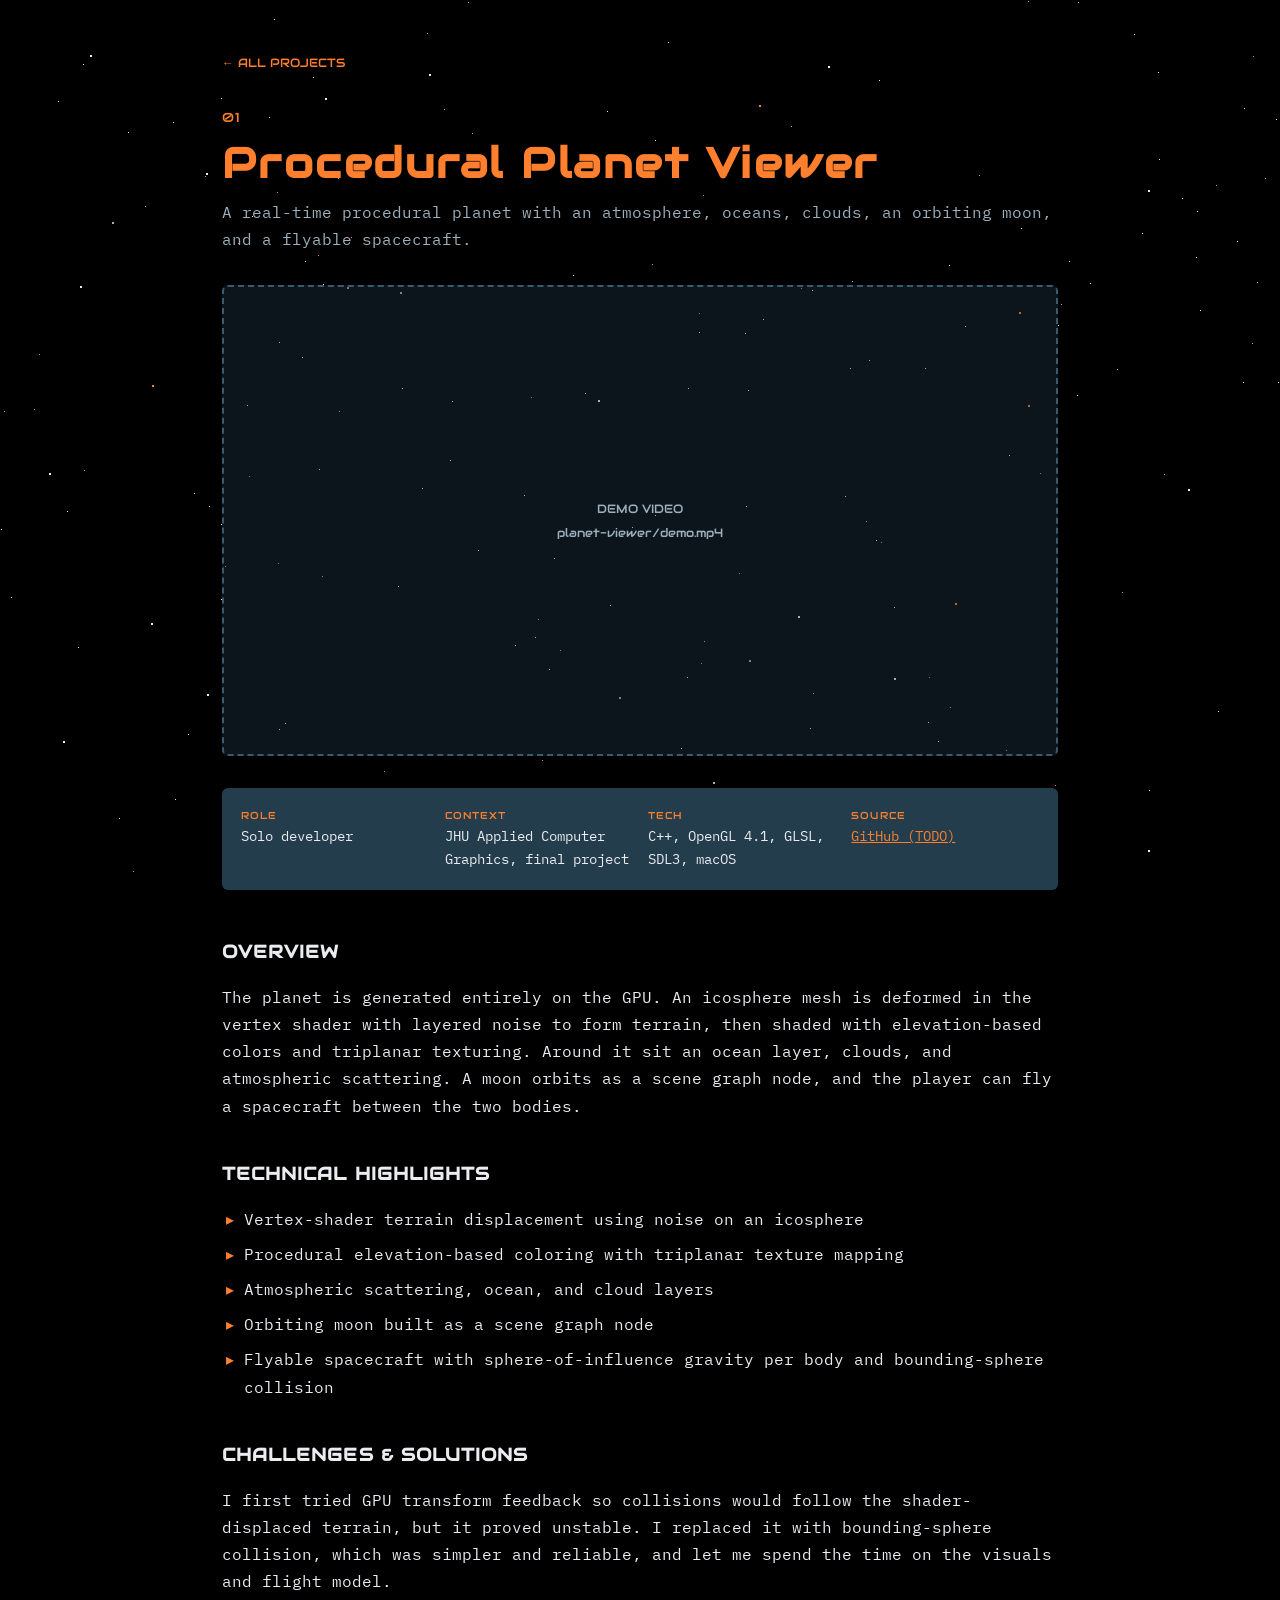
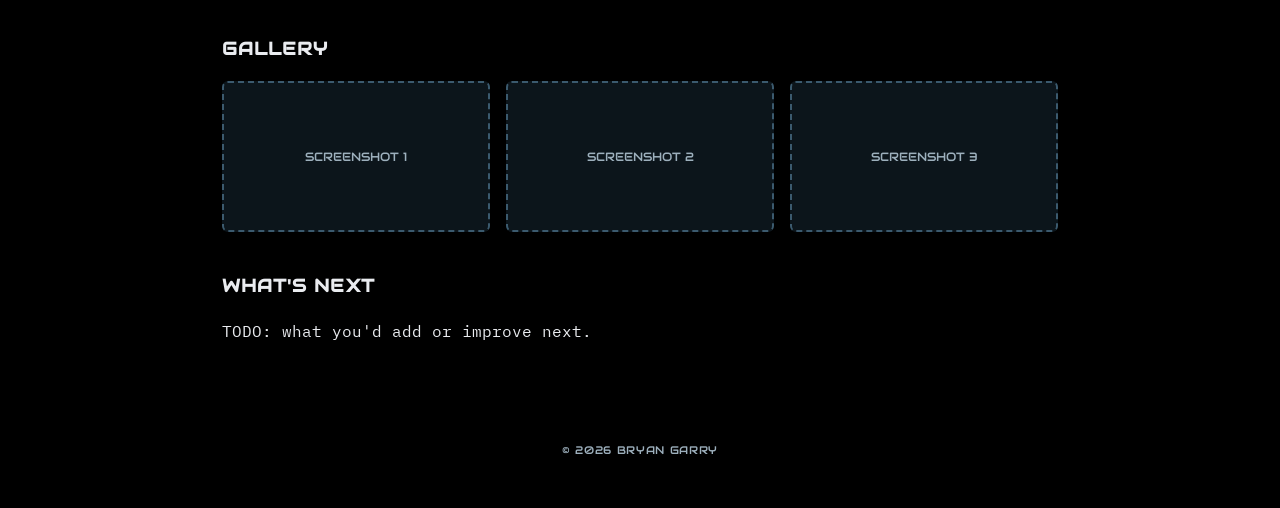
==== projects/planet-viewer.html @ ac88f7de "Rebuild portfolio with space retro theme - New layout: hero, projects, about, experience, education," ====
<!DOCTYPE html>
<html lang="en">
<head>
    <meta charset="UTF-8">
    <meta name="viewport" content="width=device-width, initial-scale=1.0">
    <title>Procedural Planet Viewer | Bryan Garry</title>
    <link rel="preconnect" href="https://fonts.googleapis.com">
    <link rel="preconnect" href="https://fonts.gstatic.com" crossorigin>
    <link href="https://fonts.googleapis.com/css2?family=Audiowide&family=IBM+Plex+Mono:wght@400;600&display=swap" rel="stylesheet">
    <link rel="stylesheet" href="../css/styles.css">
</head>
<body>
    <canvas id="starfield" aria-hidden="true"></canvas>

    <main class="project-page">
        <a href="../index.html#projects" class="back-link">&larr; All Projects</a>

        <header class="project-header">
            <p class="stage-num">01</p>
            <h1>Procedural Planet Viewer</h1>
            <p class="tagline">A real-time procedural planet with an atmosphere, oceans, clouds, an orbiting moon, and a flyable spacecraft.</p>
        </header>

        <!-- TODO: replace with <video src="../media/planet-viewer/demo.mp4" controls muted playsinline></video>
             or a YouTube embed -->
        <div class="hero-media placeholder">DEMO VIDEO<br>planet-viewer/demo.mp4</div>

        <dl class="quick-facts">
            <div><dt>ROLE</dt><dd>Solo developer</dd></div>
            <div><dt>CONTEXT</dt><dd>JHU Applied Computer Graphics, final project</dd></div>
            <div><dt>TECH</dt><dd>C++, OpenGL 4.1, GLSL, SDL3, macOS</dd></div>
            <div><dt>SOURCE</dt><dd><a href="#TODO-repo">GitHub (TODO)</a></dd></div>
        </dl>

        <h2>OVERVIEW</h2>
        <!-- TODO: edit into your own voice -->
        <p>The planet is generated entirely on the GPU. An icosphere mesh is deformed in the vertex shader with layered noise to form terrain, then shaded with elevation-based colors and triplanar texturing. Around it sit an ocean layer, clouds, and atmospheric scattering. A moon orbits as a scene graph node, and the player can fly a spacecraft between the two bodies.</p>

        <h2>TECHNICAL HIGHLIGHTS</h2>
        <ul class="bullets">
            <li>Vertex-shader terrain displacement using noise on an icosphere</li>
            <li>Procedural elevation-based coloring with triplanar texture mapping</li>
            <li>Atmospheric scattering, ocean, and cloud layers</li>
            <li>Orbiting moon built as a scene graph node</li>
            <li>Flyable spacecraft with sphere-of-influence gravity per body and bounding-sphere collision</li>
        </ul>

        <h2>CHALLENGES &amp; SOLUTIONS</h2>
        <!-- TODO: expand with specifics -->
        <p>I first tried GPU transform feedback so collisions would follow the shader-displaced terrain, but it proved unstable. I replaced it with bounding-sphere collision, which was simpler and reliable, and let me spend the time on the visuals and flight model.</p>

        <h2>GALLERY</h2>
        <div class="gallery">
            <div class="placeholder">SCREENSHOT 1</div>
            <div class="placeholder">SCREENSHOT 2</div>
            <div class="placeholder">SCREENSHOT 3</div>
        </div>

        <h2>WHAT'S NEXT</h2>
        <p>TODO: what you'd add or improve next.</p>
    </main>

    <footer class="footer">
        <p>&copy; <span id="year"></span> BRYAN GARRY</p>
    </footer>

    <script src="../js/main.js"></script>
</body>
</html>
---- css/styles.css ----
/* =========================================================
   SPACE RETRO THEME
   Palette: colorhunt.co/palette/000000233d4dfe7f2deaecf0
   Change the colors here and the whole site follows.
   ========================================================= */
:root {
    --bg: #000000;
    --panel: #233D4D;
    --accent: #FE7F2D;
    --text: #EAECF0;
    --muted: #9DB0BD;
    --line: #3B5A6E;

    --font-display: "Audiowide", sans-serif;
    --font-body: "IBM Plex Mono", monospace;
    --max-width: 1100px;
}

* {
    box-sizing: border-box;
    margin: 0;
    padding: 0;
}

html {
    scroll-behavior: smooth;
}

body {
    background: var(--bg);
    color: var(--text);
    font-family: var(--font-body);
    line-height: 1.7;
}

#starfield {
    position: fixed;
    inset: 0;
    z-index: -1;
}

a {
    color: var(--accent);
}

h1, h2, h3, .btn, .nav, .stage-num, .quest-date, .tags, .inv-slots, .footer {
    font-family: var(--font-display);
    letter-spacing: 0.06em;
}

.blink {
    animation: blink 1s steps(1) infinite;
}

@keyframes blink {
    50% { opacity: 0; }
}

/* ---------- Placeholder boxes (search "TODO" to find them all) ---------- */
.placeholder {
    display: flex;
    align-items: center;
    justify-content: center;
    text-align: center;
    border: 2px dashed var(--line);
    color: var(--muted);
    font-family: var(--font-display);
    font-size: 0.75rem;
    line-height: 2;
    background: rgba(35, 61, 77, 0.35);
}

/* ---------- Buttons ---------- */
.btn {
    display: inline-block;
    padding: 0.8rem 1.4rem;
    font-size: 0.8rem;
    text-transform: uppercase;
    color: var(--accent);
    background: transparent;
    border: 2px solid var(--accent);
    border-radius: 4px;
    text-decoration: none;
    transition: background 0.15s, color 0.15s;
}

.btn:hover {
    background: var(--accent);
    color: var(--bg);
}

.btn-start {
    background: var(--accent);
    color: var(--bg);
}

.btn-start:hover {
    background: var(--text);
    border-color: var(--text);
}

.btn-small {
    padding: 0.6rem 1rem;
    font-size: 0.7rem;
}

/* ---------- Nav ---------- */
.nav {
    position: sticky;
    top: 0;
    z-index: 50;
    display: flex;
    align-items: center;
    justify-content: space-between;
    padding: 1rem 2rem;
    background: rgba(0, 0, 0, 0.85);
    border-bottom: 2px solid var(--accent);
}

.nav-logo {
    color: var(--accent);
    text-decoration: none;
    font-size: 1.1rem;
}

.nav-links {
    display: flex;
    gap: 1.8rem;
    list-style: none;
}

.nav-links a {
    color: var(--text);
    text-decoration: none;
    text-transform: uppercase;
    font-size: 0.75rem;
}

.nav-links a:hover {
    color: var(--accent);
}

.nav-toggle {
    display: none;
    background: none;
    border: none;
    color: var(--text);
    font-size: 1.5rem;
    cursor: pointer;
}

/* ---------- Sections ---------- */
.section {
    max-width: var(--max-width);
    margin: 0 auto;
    padding: 6rem 2rem 2rem;
}

.section-title {
    font-size: 1.6rem;
    text-transform: uppercase;
    margin-bottom: 2.5rem;
}

/* Retro triple stripe under each title */
.section-title::after {
    content: "";
    display: block;
    width: 120px;
    height: 14px;
    margin-top: 0.8rem;
    background: repeating-linear-gradient(
        to bottom,
        var(--accent) 0 3px,
        transparent 3px 6px
    );
}

/* ---------- Hero ---------- */
.hero {
    position: relative;
    overflow: hidden;
    min-height: 90vh;
    display: flex;
    flex-direction: column;
    align-items: center;
    justify-content: center;
    text-align: center;
    padding: 4rem 2rem;
    gap: 1.2rem;
}

.hero > *:not(.hero-planet) {
    position: relative;
}

/* Animated planet behind the hero text (drawn by js/planet.js) */
.hero-planet {
    position: absolute;
    top: -4%;
    right: -12%;
    width: min(640px, 90vw);
    aspect-ratio: 1;
    pointer-events: none;
    opacity: 0.8;
}

.hero-player {
    color: var(--muted);
    font-size: 1rem;
}

.hero-name {
    font-size: clamp(2.2rem, 7vw, 4.6rem);
    color: var(--accent);
    text-shadow: 0 0 24px rgba(254, 127, 45, 0.45);
    line-height: 1.2;
}

.hero-class {
    font-family: var(--font-display);
    text-transform: uppercase;
    letter-spacing: 0.15em;
    font-size: clamp(0.85rem, 2vw, 1.15rem);
}

.hero-tagline {
    max-width: 560px;
    color: var(--muted);
}

.hero-stats {
    display: flex;
    flex-wrap: wrap;
    justify-content: center;
    gap: 1rem;
    margin-top: 2rem;
}

.hero-stats div {
    border: 2px solid var(--line);
    border-radius: 4px;
    background: rgba(35, 61, 77, 0.7);
    padding: 0.8rem 1rem;
    text-align: left;
}

.hero-stats dt {
    font-family: var(--font-display);
    font-size: 0.65rem;
    letter-spacing: 0.1em;
    color: var(--accent);
}

.hero-stats dd {
    font-size: 0.85rem;
}

/* ---------- Project cards ---------- */
.project-grid {
    display: grid;
    grid-template-columns: repeat(auto-fit, minmax(300px, 1fr));
    gap: 2rem;
}

.project-card {
    background: var(--panel);
    border: 2px solid var(--line);
    border-radius: 6px;
    overflow: hidden;
    display: flex;
    flex-direction: column;
    transition: transform 0.15s, border-color 0.15s, box-shadow 0.15s;
}

.project-card:hover {
    transform: translateY(-4px);
    border-color: var(--accent);
    box-shadow: 0 8px 30px rgba(254, 127, 45, 0.2);
}

.media {
    aspect-ratio: 16 / 9;
    width: 100%;
    object-fit: cover;
    border: none;
    border-bottom: 2px solid var(--line);
}

.project-body {
    padding: 1.2rem;
    display: flex;
    flex-direction: column;
    gap: 0.8rem;
    flex: 1;
}

.project-body .btn {
    margin-top: auto;
    align-self: flex-start;
}

.stage-num {
    color: var(--accent);
    font-size: 0.8rem;
}

.project-body h3 {
    font-size: 1.05rem;
    line-height: 1.4;
}

.tags {
    display: flex;
    flex-wrap: wrap;
    gap: 0.5rem;
    list-style: none;
}

.tags li {
    font-size: 0.65rem;
    padding: 0.3rem 0.6rem;
    border-radius: 999px;
    background: rgba(0, 0, 0, 0.35);
    color: var(--muted);
}

/* ---------- About ---------- */
.about {
    display: flex;
    gap: 2.5rem;
    align-items: flex-start;
}

.about-photo {
    width: 220px;
    aspect-ratio: 1;
    object-fit: cover;
    border-radius: 50%;
    border: 3px solid var(--accent);
    box-shadow: 0 0 0 8px var(--bg), 0 0 0 10px var(--line);
}

.about-text p + p {
    margin-top: 1rem;
}

/* ---------- Experience timeline ---------- */
.quest-log {
    list-style: none;
    border-left: 2px solid var(--line);
    padding-left: 2rem;
}

.quest {
    position: relative;
    margin-bottom: 2.5rem;
}

.quest::before {
    content: "";
    position: absolute;
    left: calc(-2rem - 9px);
    top: 0.35rem;
    width: 16px;
    height: 16px;
    border-radius: 50%;
    background: var(--bg);
    border: 3px solid var(--accent);
}

.quest-date {
    font-size: 0.7rem;
    color: var(--muted);
}

.quest h3 {
    font-size: 1.05rem;
    margin: 0.4rem 0 0.1rem;
}

.quest-org {
    color: var(--accent);
}

/* ---------- Skills ---------- */
.inventory {
    display: grid;
    grid-template-columns: repeat(auto-fit, minmax(260px, 1fr));
    gap: 2rem;
}

.inv-group h3 {
    font-size: 0.85rem;
    text-transform: uppercase;
    color: var(--accent);
    margin-bottom: 1rem;
}

.inv-slots {
    display: flex;
    flex-wrap: wrap;
    gap: 0.6rem;
    list-style: none;
}

.inv-slots li {
    font-size: 0.75rem;
    padding: 0.6rem 0.9rem;
    background: var(--panel);
    border: 2px solid var(--line);
    border-radius: 4px;
}

.inv-slots li:hover {
    border-color: var(--accent);
}

/* ---------- Contact ---------- */
.contact {
    text-align: center;
}

.contact .section-title::after {
    margin: 0.8rem auto 0;
}

.contact-links {
    display: flex;
    flex-wrap: wrap;
    justify-content: center;
    gap: 1.2rem;
    margin: 2rem 0;
}

/* ---------- Footer ---------- */
.footer {
    text-align: center;
    padding: 3rem 1rem;
    font-size: 0.7rem;
    color: var(--muted);
}

/* =========================================================
   PROJECT DETAIL PAGES
   ========================================================= */
.project-page {
    max-width: 900px;
    margin: 0 auto;
    padding: 3rem 2rem;
}

.back-link {
    font-family: var(--font-display);
    text-transform: uppercase;
    font-size: 0.75rem;
    text-decoration: none;
}

.project-header {
    margin: 2rem 0;
}

.project-header h1 {
    font-size: clamp(1.6rem, 5vw, 2.6rem);
    color: var(--accent);
    line-height: 1.3;
    margin: 0.5rem 0;
}

.project-header .tagline {
    color: var(--muted);
}

.hero-media {
    aspect-ratio: 16 / 9;
    width: 100%;
    border-radius: 6px;
    margin-bottom: 2rem;
}

.quick-facts {
    display: grid;
    grid-template-columns: repeat(auto-fit, minmax(180px, 1fr));
    gap: 1rem;
    background: var(--panel);
    border-radius: 6px;
    padding: 1.2rem;
    margin-bottom: 3rem;
}

.quick-facts dt {
    font-family: var(--font-display);
    font-size: 0.65rem;
    letter-spacing: 0.1em;
    color: var(--accent);
}

.quick-facts dd {
    font-size: 0.85rem;
}

.project-page h2 {
    font-size: 1.1rem;
    margin: 2.5rem 0 1rem;
}

.project-page ul.bullets {
    padding-left: 1.4rem;
}

.project-page ul.bullets li {
    margin-bottom: 0.5rem;
}

.project-page ul.bullets li::marker {
    content: "\25B8  ";
    color: var(--accent);
}

.gallery {
    display: grid;
    grid-template-columns: repeat(auto-fit, minmax(250px, 1fr));
    gap: 1rem;
}

.gallery .placeholder {
    aspect-ratio: 16 / 9;
    border-radius: 6px;
}

/* =========================================================
   MOBILE
   ========================================================= */
@media (max-width: 760px) {
    .nav-toggle {
        display: block;
        margin-left: auto;
    }

    .nav-links {
        display: none;
        position: absolute;
        top: 100%;
        left: 0;
        right: 0;
        flex-direction: column;
        padding: 1.5rem 2rem;
        background: var(--bg);
        border-bottom: 2px solid var(--accent);
    }

    .nav-links.open {
        display: flex;
    }

    .hero-planet {
        top: 0;
        right: -30%;
        opacity: 0.4;
    }

    .about {
        flex-direction: column;
        align-items: center;
    }
}

/* Respect users who turn off animations */
@media (prefers-reduced-motion: reduce) {
    *, *::before, *::after {
        animation: none !important;
        transition: none !important;
    }

    html {
        scroll-behavior: auto;
    }
}
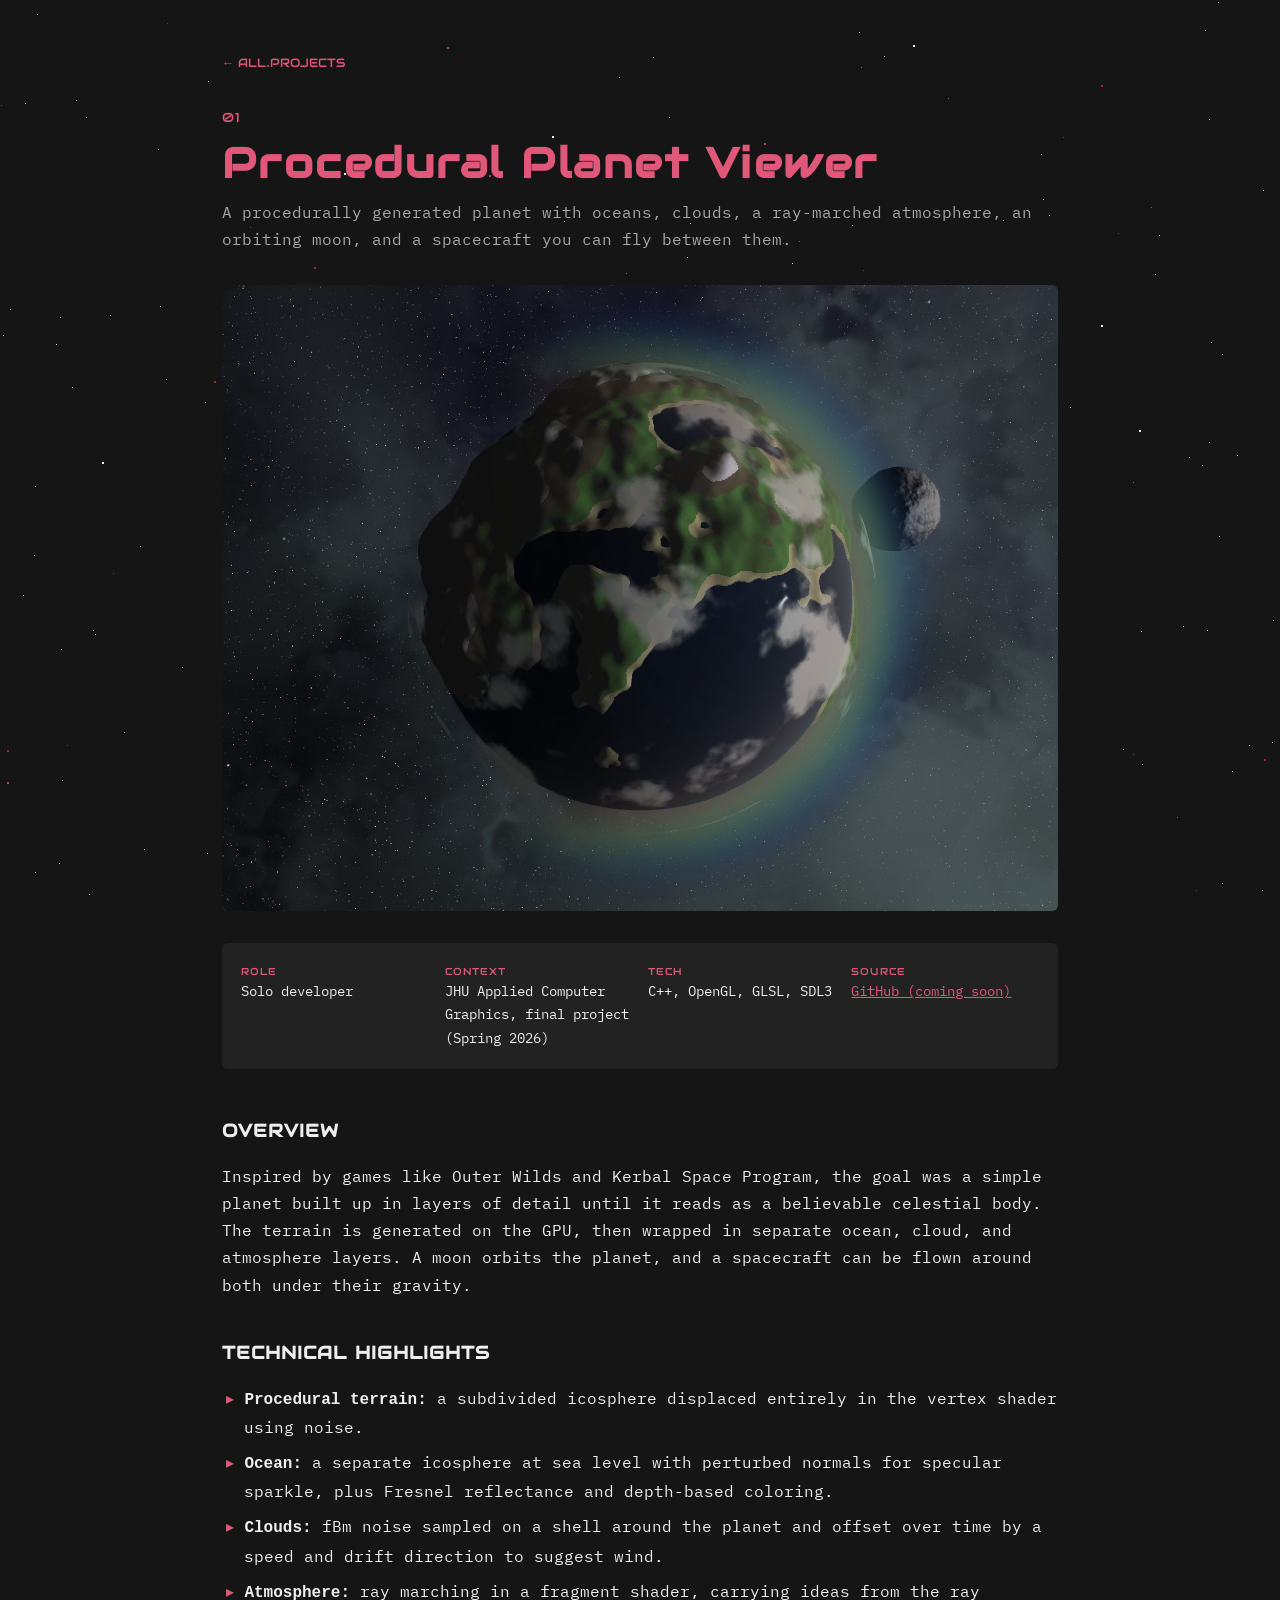
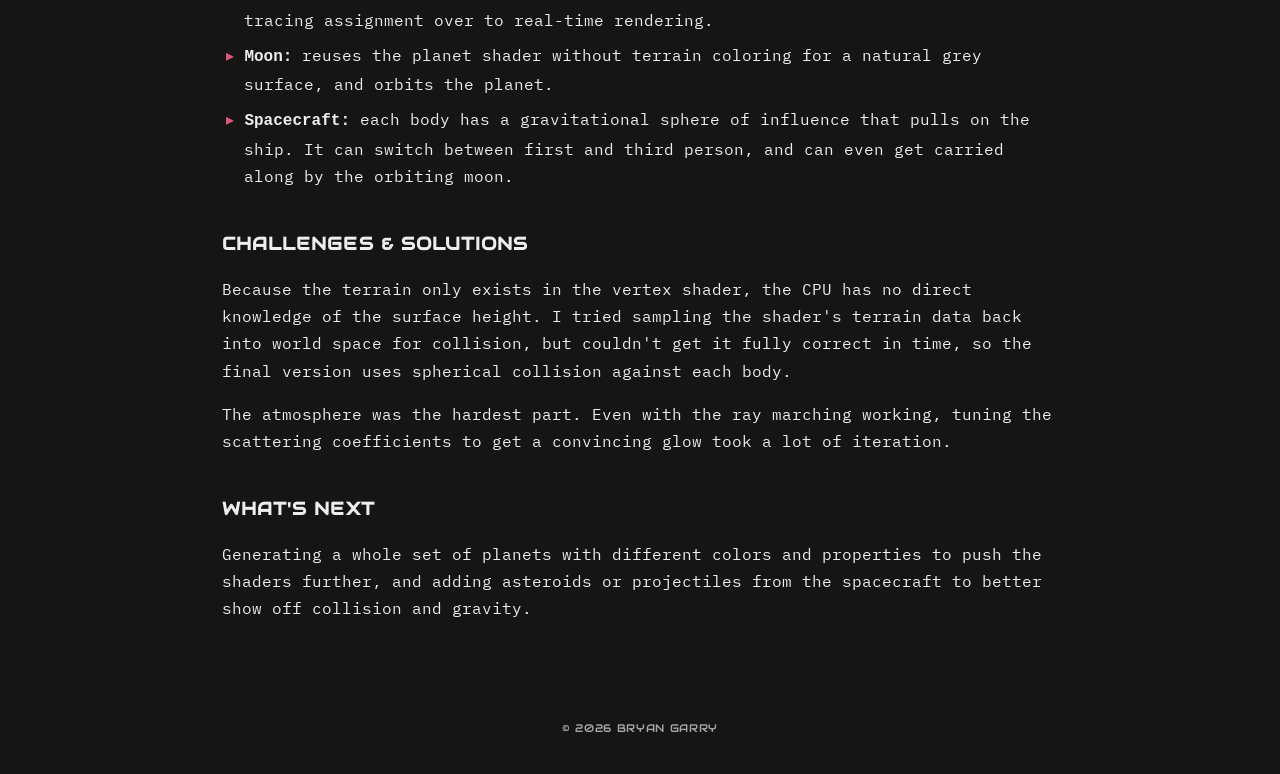
==== commit 8ab3fc79: "Updated Projects" ====
--- a/projects/planet-viewer.html
+++ b/projects/planet-viewer.html
@@ -18,46 +18,37 @@
         <header class="project-header">
             <p class="stage-num">01</p>
             <h1>Procedural Planet Viewer</h1>
-            <p class="tagline">A real-time procedural planet with an atmosphere, oceans, clouds, an orbiting moon, and a flyable spacecraft.</p>
+            <p class="tagline">A procedurally generated planet with oceans, clouds, a ray-marched atmosphere, an orbiting moon, and a spacecraft you can fly between them.</p>
         </header>
 
-        <!-- TODO: replace with <video src="../media/planet-viewer/demo.mp4" controls muted playsinline></video>
-             or a YouTube embed -->
-        <div class="hero-media placeholder">DEMO VIDEO<br>planet-viewer/demo.mp4</div>
+        <img class="hero-media" src="../images/projects/planet-viewer.jpg" alt="Procedural planet with clouds and atmosphere next to an orbiting moon">
 
         <dl class="quick-facts">
             <div><dt>ROLE</dt><dd>Solo developer</dd></div>
-            <div><dt>CONTEXT</dt><dd>JHU Applied Computer Graphics, final project</dd></div>
-            <div><dt>TECH</dt><dd>C++, OpenGL 4.1, GLSL, SDL3, macOS</dd></div>
-            <div><dt>SOURCE</dt><dd><a href="#TODO-repo">GitHub (TODO)</a></dd></div>
+            <div><dt>CONTEXT</dt><dd>JHU Applied Computer Graphics, final project (Spring 2026)</dd></div>
+            <div><dt>TECH</dt><dd>C++, OpenGL, GLSL, SDL3</dd></div>
+            <div><dt>SOURCE</dt><dd><a href="#TODO-repo">GitHub (coming soon)</a></dd></div>
         </dl>
 
         <h2>OVERVIEW</h2>
-        <!-- TODO: edit into your own voice -->
-        <p>The planet is generated entirely on the GPU. An icosphere mesh is deformed in the vertex shader with layered noise to form terrain, then shaded with elevation-based colors and triplanar texturing. Around it sit an ocean layer, clouds, and atmospheric scattering. A moon orbits as a scene graph node, and the player can fly a spacecraft between the two bodies.</p>
+        <p>Inspired by games like Outer Wilds and Kerbal Space Program, the goal was a simple planet built up in layers of detail until it reads as a believable celestial body. The terrain is generated on the GPU, then wrapped in separate ocean, cloud, and atmosphere layers. A moon orbits the planet, and a spacecraft can be flown around both under their gravity.</p>
 
         <h2>TECHNICAL HIGHLIGHTS</h2>
         <ul class="bullets">
-            <li>Vertex-shader terrain displacement using noise on an icosphere</li>
-            <li>Procedural elevation-based coloring with triplanar texture mapping</li>
-            <li>Atmospheric scattering, ocean, and cloud layers</li>
-            <li>Orbiting moon built as a scene graph node</li>
-            <li>Flyable spacecraft with sphere-of-influence gravity per body and bounding-sphere collision</li>
+            <li><strong>Procedural terrain:</strong> a subdivided icosphere displaced entirely in the vertex shader using noise.</li>
+            <li><strong>Ocean:</strong> a separate icosphere at sea level with perturbed normals for specular sparkle, plus Fresnel reflectance and depth-based coloring.</li>
+            <li><strong>Clouds:</strong> fBm noise sampled on a shell around the planet and offset over time by a speed and drift direction to suggest wind.</li>
+            <li><strong>Atmosphere:</strong> ray marching in a fragment shader, carrying ideas from the ray tracing assignment over to real-time rendering.</li>
+            <li><strong>Moon:</strong> reuses the planet shader without terrain coloring for a natural grey surface, and orbits the planet.</li>
+            <li><strong>Spacecraft:</strong> each body has a gravitational sphere of influence that pulls on the ship. It can switch between first and third person, and can even get carried along by the orbiting moon.</li>
         </ul>
 
         <h2>CHALLENGES &amp; SOLUTIONS</h2>
-        <!-- TODO: expand with specifics -->
-        <p>I first tried GPU transform feedback so collisions would follow the shader-displaced terrain, but it proved unstable. I replaced it with bounding-sphere collision, which was simpler and reliable, and let me spend the time on the visuals and flight model.</p>
-
-        <h2>GALLERY</h2>
-        <div class="gallery">
-            <div class="placeholder">SCREENSHOT 1</div>
-            <div class="placeholder">SCREENSHOT 2</div>
-            <div class="placeholder">SCREENSHOT 3</div>
-        </div>
+        <p>Because the terrain only exists in the vertex shader, the CPU has no direct knowledge of the surface height. I tried sampling the shader's terrain data back into world space for collision, but couldn't get it fully correct in time, so the final version uses spherical collision against each body.</p>
+        <p>The atmosphere was the hardest part. Even with the ray marching working, tuning the scattering coefficients to get a convincing glow took a lot of iteration.</p>
 
         <h2>WHAT'S NEXT</h2>
-        <p>TODO: what you'd add or improve next.</p>
+        <p>Generating a whole set of planets with different colors and properties to push the shaders further, and adding asteroids or projectiles from the spacecraft to better show off collision and gravity.</p>
     </main>
 
     <footer class="footer">
--- a/css/styles.css
+++ b/css/styles.css
@@ -1,15 +1,16 @@
 /* =========================================================
    SPACE RETRO THEME
-   Palette: colorhunt.co/palette/000000233d4dfe7f2deaecf0
+   Palette: colorhunt.co/palette/151515a91d3ac73659eeeeee
    Change the colors here and the whole site follows.
    ========================================================= */
 :root {
-    --bg: #000000;
-    --panel: #233D4D;
-    --accent: #FE7F2D;
-    --text: #EAECF0;
-    --muted: #9DB0BD;
-    --line: #3B5A6E;
+    --bg: #151515;
+    --panel: #222222;
+    --accent: #A91D3A;     /* fills, borders, stripes */
+    --highlight: #E0577A;  /* accent-colored text (palette's #C73659, lightened to stay readable) */
+    --text: #EEEEEE;
+    --muted: #A8A8A8;
+    --line: #3A3A3A;
 
     --font-display: "Audiowide", sans-serif;
     --font-body: "IBM Plex Mono", monospace;
@@ -40,7 +41,7 @@
 }
 
 a {
-    color: var(--accent);
+    color: var(--highlight);
 }
 
 h1, h2, h3, .btn, .nav, .stage-num, .quest-date, .tags, .inv-slots, .footer {
@@ -67,7 +68,7 @@
     font-family: var(--font-display);
     font-size: 0.75rem;
     line-height: 2;
-    background: rgba(35, 61, 77, 0.35);
+    background: rgba(34, 34, 34, 0.35);
 }
 
 /* ---------- Buttons ---------- */
@@ -76,7 +77,7 @@
     padding: 0.8rem 1.4rem;
     font-size: 0.8rem;
     text-transform: uppercase;
-    color: var(--accent);
+    color: var(--highlight);
     background: transparent;
     border: 2px solid var(--accent);
     border-radius: 4px;
@@ -86,17 +87,18 @@
 
 .btn:hover {
     background: var(--accent);
-    color: var(--bg);
+    color: var(--text);
 }
 
 .btn-start {
     background: var(--accent);
+    color: var(--text);
+}
+
+.btn-start:hover {
+    background: var(--highlight);
+    border-color: var(--highlight);
     color: var(--bg);
-}
-
-.btn-start:hover {
-    background: var(--text);
-    border-color: var(--text);
 }
 
 .btn-small {
@@ -113,12 +115,12 @@
     align-items: center;
     justify-content: space-between;
     padding: 1rem 2rem;
-    background: rgba(0, 0, 0, 0.85);
+    background: rgba(21, 21, 21, 0.9);
     border-bottom: 2px solid var(--accent);
 }
 
 .nav-logo {
-    color: var(--accent);
+    color: var(--highlight);
     text-decoration: none;
     font-size: 1.1rem;
 }
@@ -137,7 +139,7 @@
 }
 
 .nav-links a:hover {
-    color: var(--accent);
+    color: var(--highlight);
 }
 
 .nav-toggle {
@@ -212,8 +214,8 @@
 
 .hero-name {
     font-size: clamp(2.2rem, 7vw, 4.6rem);
-    color: var(--accent);
-    text-shadow: 0 0 24px rgba(254, 127, 45, 0.45);
+    color: var(--highlight);
+    text-shadow: 0 0 24px rgba(169, 29, 58, 0.8);
     line-height: 1.2;
 }
 
@@ -240,7 +242,7 @@
 .hero-stats div {
     border: 2px solid var(--line);
     border-radius: 4px;
-    background: rgba(35, 61, 77, 0.7);
+    background: rgba(34, 34, 34, 0.7);
     padding: 0.8rem 1rem;
     text-align: left;
 }
@@ -249,7 +251,7 @@
     font-family: var(--font-display);
     font-size: 0.65rem;
     letter-spacing: 0.1em;
-    color: var(--accent);
+    color: var(--highlight);
 }
 
 .hero-stats dd {
@@ -276,7 +278,7 @@
 .project-card:hover {
     transform: translateY(-4px);
     border-color: var(--accent);
-    box-shadow: 0 8px 30px rgba(254, 127, 45, 0.2);
+    box-shadow: 0 8px 30px rgba(169, 29, 58, 0.2);
 }
 
 .media {
@@ -301,7 +303,7 @@
 }
 
 .stage-num {
-    color: var(--accent);
+    color: var(--highlight);
     font-size: 0.8rem;
 }
 
@@ -380,7 +382,7 @@
 }
 
 .quest-org {
-    color: var(--accent);
+    color: var(--highlight);
 }
 
 /* ---------- Skills ---------- */
@@ -393,7 +395,7 @@
 .inv-group h3 {
     font-size: 0.85rem;
     text-transform: uppercase;
-    color: var(--accent);
+    color: var(--highlight);
     margin-bottom: 1rem;
 }
 
@@ -463,7 +465,7 @@
 
 .project-header h1 {
     font-size: clamp(1.6rem, 5vw, 2.6rem);
-    color: var(--accent);
+    color: var(--highlight);
     line-height: 1.3;
     margin: 0.5rem 0;
 }
@@ -477,6 +479,44 @@
     width: 100%;
     border-radius: 6px;
     margin-bottom: 2rem;
+}
+
+/* Title panel shown until a project has a screenshot */
+.media-fallback {
+    display: flex;
+    align-items: center;
+    justify-content: center;
+    padding: 1rem;
+    text-align: center;
+    background:
+        repeating-linear-gradient(to bottom, rgba(169, 29, 58, 0.18) 0 3px, transparent 3px 9px),
+        radial-gradient(circle at 70% 30%, rgba(199, 54, 89, 0.35), var(--panel) 70%);
+}
+
+.media-fallback span {
+    font-family: var(--font-display);
+    font-size: 1.4rem;
+    letter-spacing: 0.08em;
+    text-transform: uppercase;
+    color: var(--highlight);
+}
+
+/* Embedded demo videos */
+.video-embed {
+    display: block;
+    width: 100%;
+    aspect-ratio: 16 / 9;
+    border: 0;
+    border-radius: 6px;
+    margin-bottom: 2rem;
+    background: var(--panel);
+}
+
+/* Screenshots keep their own shape instead of the 16:9 placeholder box */
+img.hero-media {
+    display: block;
+    aspect-ratio: auto;
+    height: auto;
 }
 
 .quick-facts {
@@ -493,7 +533,7 @@
     font-family: var(--font-display);
     font-size: 0.65rem;
     letter-spacing: 0.1em;
-    color: var(--accent);
+    color: var(--highlight);
 }
 
 .quick-facts dd {
@@ -505,6 +545,14 @@
     margin: 2.5rem 0 1rem;
 }
 
+.project-page code {
+    color: var(--highlight);
+}
+
+.project-page p + p {
+    margin-top: 1rem;
+}
+
 .project-page ul.bullets {
     padding-left: 1.4rem;
 }
@@ -515,13 +563,43 @@
 
 .project-page ul.bullets li::marker {
     content: "\25B8  ";
-    color: var(--accent);
+    color: var(--highlight);
 }
 
 .gallery {
     display: grid;
     grid-template-columns: repeat(auto-fit, minmax(250px, 1fr));
     gap: 1rem;
+}
+
+.gallery figure {
+    margin: 0;
+}
+
+.gallery img {
+    display: block;
+    width: 100%;
+    aspect-ratio: 16 / 9;
+    object-fit: cover;
+    border-radius: 6px;
+}
+
+/* For screenshots that aren't widescreen, like portrait game screens */
+.gallery-natural {
+    grid-template-columns: repeat(auto-fit, minmax(180px, 1fr));
+    align-items: start;
+}
+
+.gallery-natural img {
+    aspect-ratio: auto;
+    height: auto;
+    background: var(--panel);
+}
+
+.gallery figcaption {
+    margin-top: 0.4rem;
+    font-size: 0.8rem;
+    color: var(--muted);
 }
 
 .gallery .placeholder {
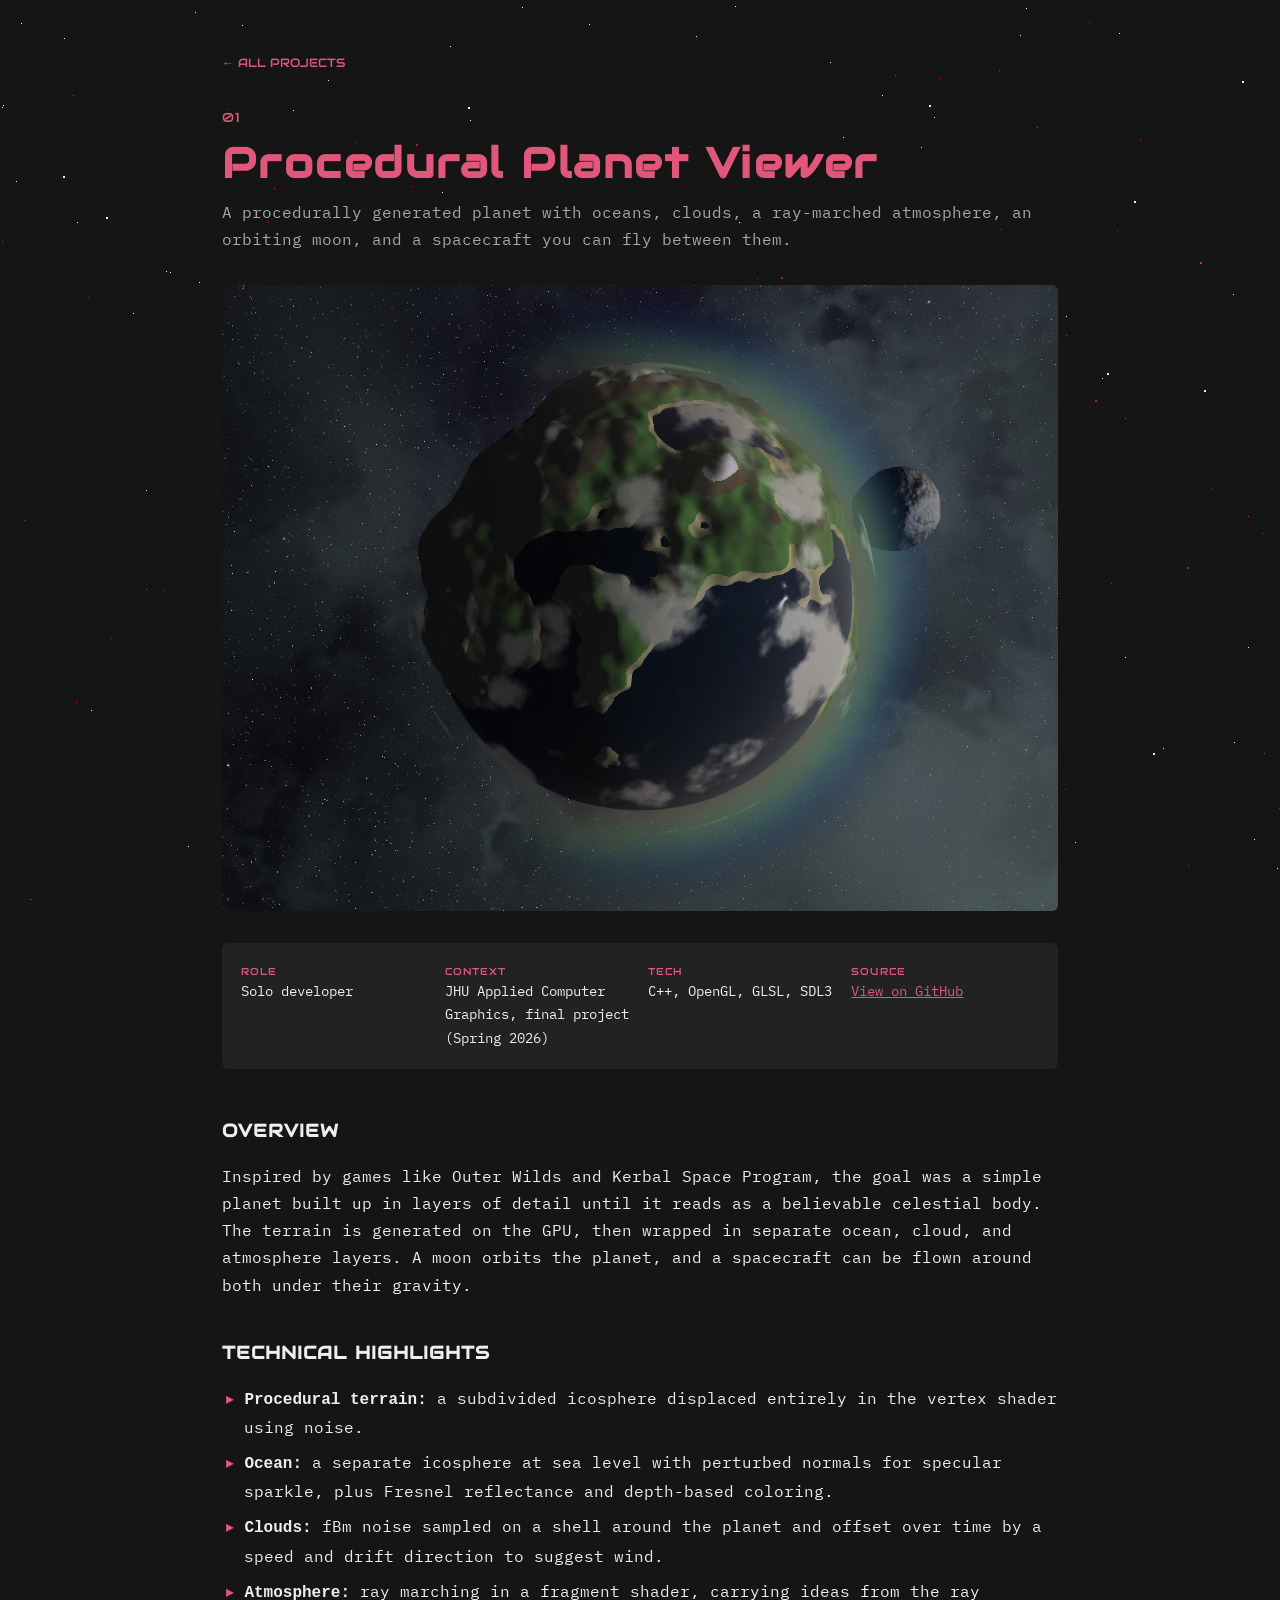
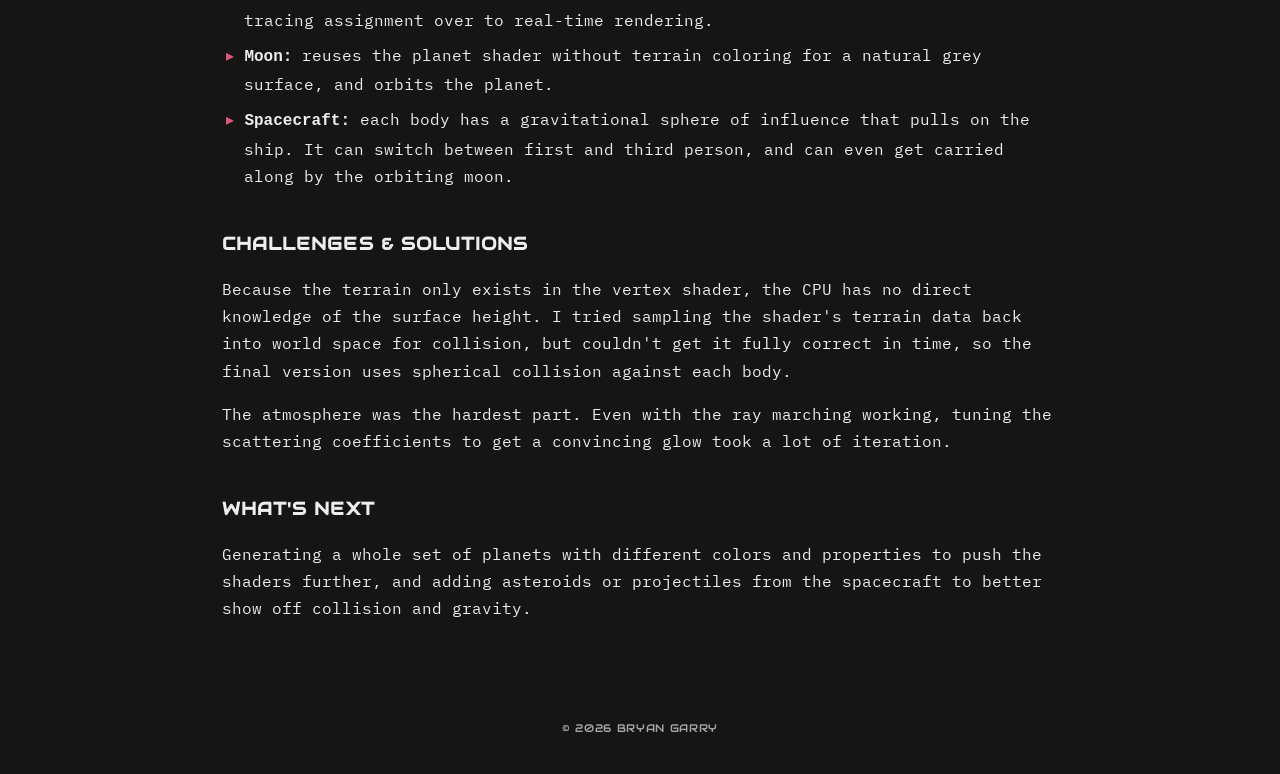
==== commit 548e124c: "Link project pages to Github repos" ====
--- a/projects/planet-viewer.html
+++ b/projects/planet-viewer.html
@@ -27,7 +27,7 @@
             <div><dt>ROLE</dt><dd>Solo developer</dd></div>
             <div><dt>CONTEXT</dt><dd>JHU Applied Computer Graphics, final project (Spring 2026)</dd></div>
             <div><dt>TECH</dt><dd>C++, OpenGL, GLSL, SDL3</dd></div>
-            <div><dt>SOURCE</dt><dd><a href="#TODO-repo">GitHub (coming soon)</a></dd></div>
+            <div><dt>SOURCE</dt><dd><a href="https://github.com/bryancgarry/procedural-planet-viewer" target="_blank" rel="noopener">View on GitHub</a></dd></div>
         </dl>
 
         <h2>OVERVIEW</h2>
--- a/css/styles.css
+++ b/css/styles.css
@@ -385,6 +385,28 @@
     color: var(--highlight);
 }
 
+.quest-org + p {
+    margin-top: 0.3rem;
+}
+
+.quest p + p {
+    margin-top: 0.4rem;
+}
+
+.quest-points {
+    margin-top: 0.6rem;
+    padding-left: 1.2rem;
+}
+
+.quest-points li {
+    margin-bottom: 0.4rem;
+}
+
+.quest-points li::marker {
+    content: "\25B8  ";
+    color: var(--accent);
+}
+
 /* ---------- Skills ---------- */
 .inventory {
     display: grid;
